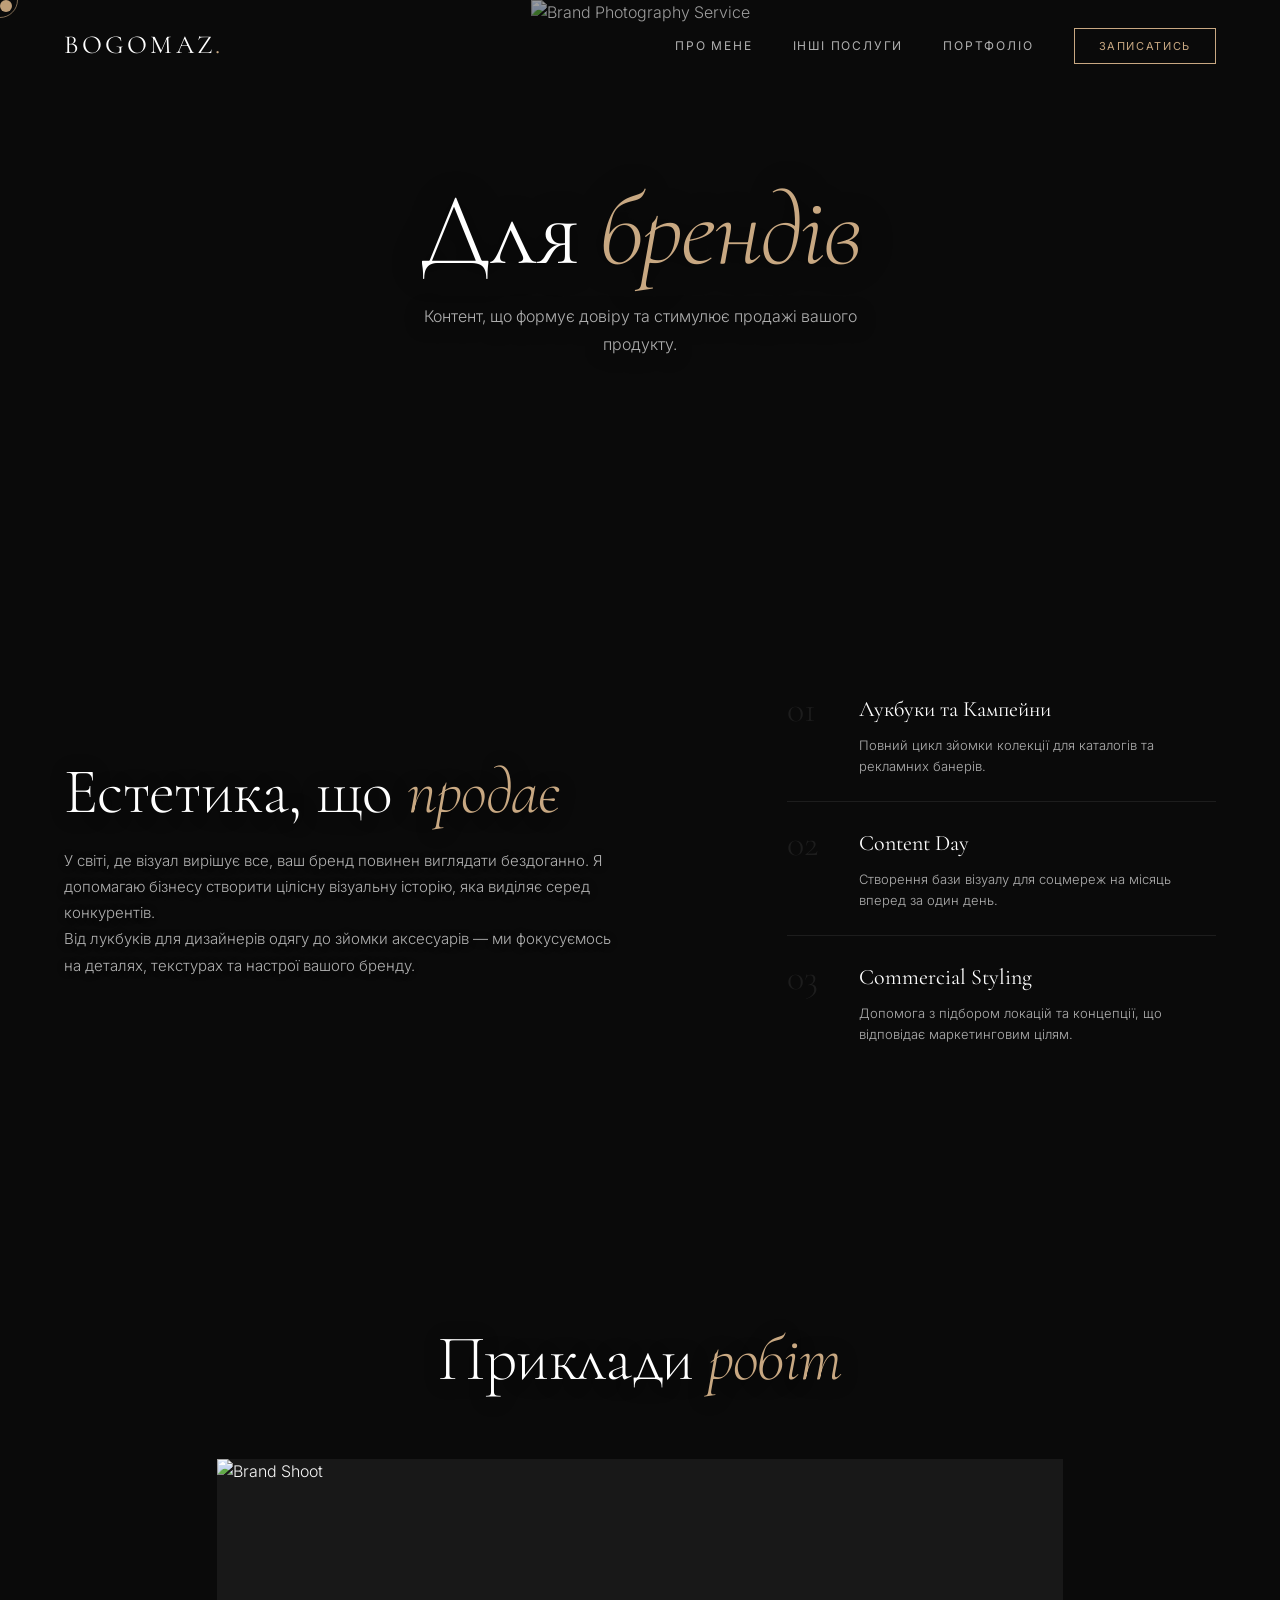
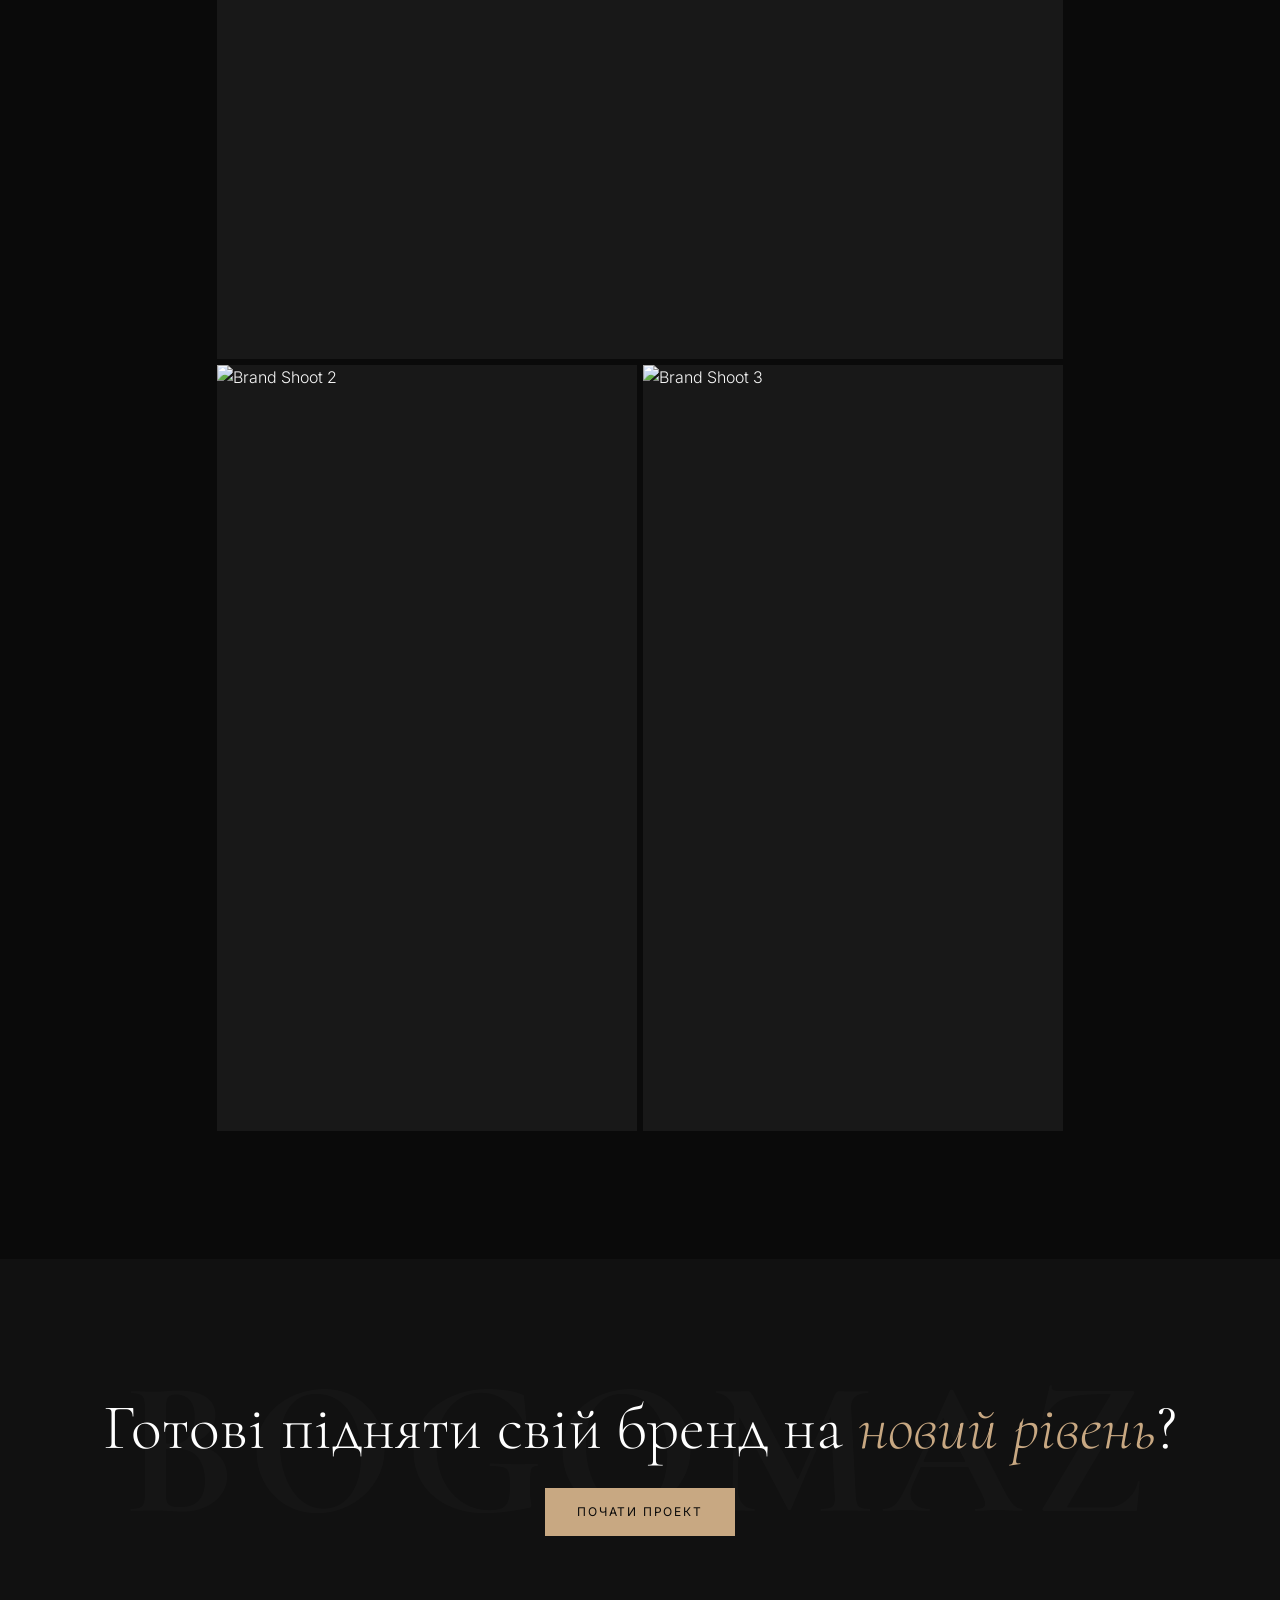
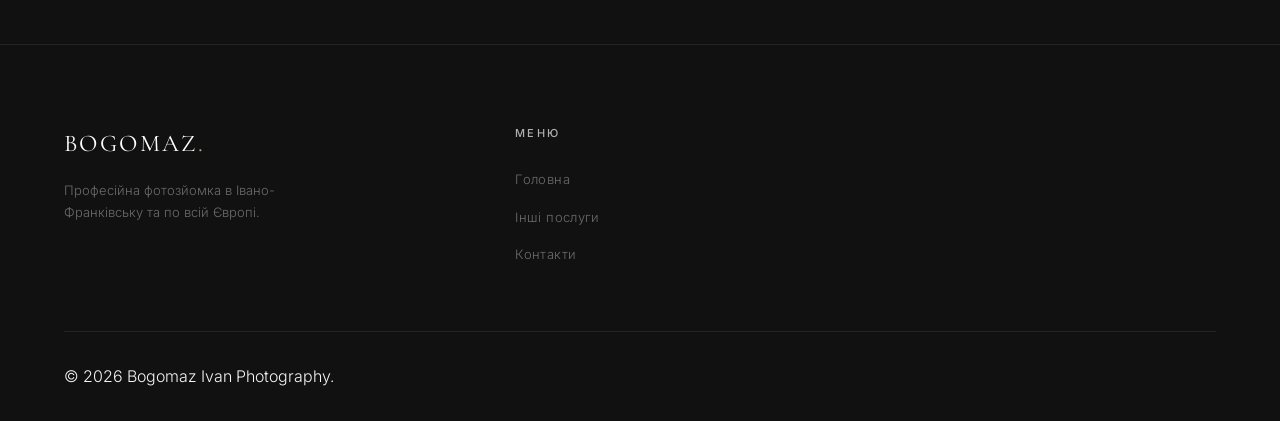
==== brands.html @ b573377a "Add files via upload" ====
<!DOCTYPE html>
<html lang="uk">

<head>
    <meta charset="UTF-8">
    <meta name="viewport" content="width=device-width, initial-scale=1.0">

    <!-- SEO Meta Tags -->
    <title>Фотограф для брендів Івано-Франківськ | Комерційна зйомка | Богомаз Іван</title>
    <meta name="description"
        content="Професійна зйомка для брендів в Івано-Франківську. Створюю контент, що продає: для інтернет-магазинів, Instagram та рекламних кампаній. Підкреслюємо унікальність вашого продукту.">
    <meta name="keywords"
        content="фотограф для брендів івано-франківськ, комерційна зйомка, контент для бізнесу, предметна зйомка, фото для інстаграм брендів">

    <link rel="stylesheet" href="style.css">
    <link rel="canonical" href="https://bogomaz-photo.if.ua/brands.html">
    <link rel="icon" type="image/png" href="asset picture/photo_2026-02-21_22-47-45.jpg">
</head>

<body>
    <div class="cursor"></div>
    <div class="cursor-ring"></div>

    <!-- Navigation -->
    <nav class="nav">
        <a href="index.html" class="nav-logo">BOGOMAZ<span>.</span></a>
        <ul class="nav-menu">
            <li><a href="index.html#about">Про мене</a></li>
            <li><a href="index.html#services">Інші послуги</a></li>
            <li><a href="index.html#portfolio">Портфоліо</a></li>
            <li><a href="index.html#contact" class="nav-cta">Записатись</a></li>
        </ul>
        <button class="nav-hamburger" aria-label="Menu">
            <span></span><span></span><span></span>
        </button>
    </nav>

    <!-- Mobile Menu -->
    <div class="nav-mobile">
        <a href="index.html#about">Про мене</a>
        <a href="index.html#services">Інші послуги</a>
        <a href="index.html#portfolio">Портфоліо</a>
        <a href="index.html#process">Процес</a>
        <a href="index.html#contact">Контакти</a>
        <div class="nav-mobile-socials">
            <a href="https://instagram.com/bogomazphoto">Instagram</a>
            <a href="https://telegram.me/bogomazivan">Telegram</a>
            <a href="https://wa.me/380953243622">WhatsApp</a>
        </div>
    </div>

    <!-- Hero Service -->
    <section class="hero-service">
        <div class="hero-service-bg">
            <picture>
                <source media="(max-width: 768px)" srcset="asset%20picture/photo_2026-02-22_14-24-17.jpg">
                <img src="asset%20picture/Без названия (3.5 x 1 дюйм.) (5).svg" alt="Brand Photography Service">
            </picture>
            <div class="hero-overlay"></div>
        </div>
        <div class="container hero-service-content">

            <h1 class="hero-title">Для <em>брендів</em></h1>
            <p class="hero-subtitle">Контент, що формує довіру та стимулює продажі вашого продукту.</p>
        </div>
    </section>

    <!-- Service Details -->
    <section class="service-details">
        <div class="container">
            <div class="service-details-grid">
                <div class="reveal">
                    <h2 class="section-title">Естетика, що <em>продає</em></h2>
                    <div class="section-desc">
                        <p>У світі, де візуал вирішує все, ваш бренд повинен виглядати бездоганно. Я допомагаю бізнесу
                            створити цілісну візуальну історію, яка виділяє серед конкурентів.</p>
                        <p>Від лукбуків для дизайнерів одягу до зйомки аксесуарів — ми фокусуємось на деталях, текстурах
                            та
                            настрої вашого бренду.</p>
                    </div>
                </div>
                <div class="service-features reveal reveal-delay-1">
                    <div class="feature-item">
                        <div class="feature-num">01</div>
                        <div>
                            <h3>Лукбуки та Кампейни</h3>
                            <p>Повний цикл зйомки колекції для каталогів та рекламних банерів.</p>
                        </div>
                    </div>
                    <div class="feature-item">
                        <div class="feature-num">02</div>
                        <div>
                            <h3>Content Day</h3>
                            <p>Створення бази візуалу для соцмереж на місяць вперед за один день.</p>
                        </div>
                    </div>
                    <div class="feature-item">
                        <div class="feature-num">03</div>
                        <div>
                            <h3>Commercial Styling</h3>
                            <p>Допомога з підбором локацій та концепції, що відповідає маркетинговим цілям.</p>
                        </div>
                    </div>
                </div>
            </div>
        </div>
    </section>

    <!-- Focused Gallery -->
    <section class="portfolio container">
        <div class="portfolio-header">
            <h2 class="section-title">Приклади <em>робіт</em></h2>
        </div>
        <div class="portfolio-grid portfolio-grid--2col-hero">
            <div class="portfolio-item wide reveal" data-src="asset picture/IMG_1452.JPEG">
                <img src="asset picture/IMG_1452.JPEG" alt="Brand Shoot">
                <div class="portfolio-item-overlay">
                    <div class="portfolio-item-overlay-icon">VIEW</div>
                </div>
            </div>
            <div class="portfolio-item tall reveal reveal-delay-1" data-src="asset picture/IMG_5017.JPEG">
                <img src="asset picture/IMG_5017.JPEG" alt="Brand Shoot 2">
                <div class="portfolio-item-overlay">
                    <div class="portfolio-item-overlay-icon">VIEW</div>
                </div>
            </div>
            <div class="portfolio-item tall reveal reveal-delay-2"
                data-src="asset picture/ChatGPT Image 21 лют. 2вв02dd6 р., 13_36_43.png">
                <img src="asset picture/ChatGPT Image 21 лют. 2вв02dd6 р., 13_36_43.png" alt="Brand Shoot 3">
                <div class="portfolio-item-overlay">
                    <div class="portfolio-item-overlay-icon">VIEW</div>
                </div>
            </div>
        </div>
    </section>

    <!-- Contact CTA -->
    <section class="cta-band">
        <div class="container">
            <h2 class="cta-band-title">Готові підняти свій бренд на <em>новий рівень</em>?</h2>
            <div class="cta-band-actions">
                <a href="index.html#contact" class="btn btn-primary">Почати проект</a>
            </div>
        </div>
    </section>

    <!-- Footer -->
    <footer class="footer">
        <div class="container">
            <div class="footer-grid">
                <div class="footer-brand">
                    <div class="footer-logo">BOGOMAZ<span>.</span></div>
                    <p class="footer-tagline">Професійна фотозйомка в Івано-Франківську та по всій Європі.</p>
                </div>
                <div class="footer-col">
                    <h4>Меню</h4>
                    <ul>
                        <li><a href="index.html">Головна</a></li>
                        <li><a href="index.html#services">Інші послуги</a></li>
                        <li><a href="index.html#contact">Контакти</a></li>
                    </ul>
                </div>
            </div>
            <div class="footer-bottom">
                <p>&copy; 2026 Bogomaz Ivan Photography.</p>
            </div>
        </div>
    </footer>

    <div class="lightbox">
        <button class="lightbox-close" aria-label="Close lightbox">&times;</button>
        <button class="lightbox-prev" aria-label="Previous image">
            <svg width="32" height="32" viewBox="0 0 24 24" fill="none" stroke="currentColor" stroke-width="1"
                stroke-linecap="square">
                <path d="M15 18l-6-6 6-6" />
            </svg>
        </button>
        <div class="lightbox-content">
            <img src="" alt="">
        </div>
        <button class="lightbox-next" aria-label="Next image">
            <svg width="32" height="32" viewBox="0 0 24 24" fill="none" stroke="currentColor" stroke-width="1"
                stroke-linecap="square">
                <path d="M9 18l6-6-6-6" />
            </svg>
        </button>
    </div>

    <script src="main.js"></script>
</body>

</html>
---- style.css ----
/* ===== BOGOMAZ PHOTO STUDIO — Global Styles ===== */

@import url('https://fonts.googleapis.com/css2?family=Cormorant+Garamond:ital,wght@0,300;0,400;0,500;0,600;0,700;1,300;1,400;1,600&family=Inter:wght@300;400;500;600&display=swap');

/* ===== RESET & BASE ===== */
*,
*::before,
*::after {
  margin: 0;
  padding: 0;
  box-sizing: border-box;
}

:root {
  --color-bg: #0a0a0a;
  --color-bg-2: #111111;
  --color-bg-3: #181818;
  --color-surface: #1a1a1a;
  --color-border: rgba(255, 255, 255, 0.08);
  --color-border-hover: rgba(255, 255, 255, 0.2);

  --color-white: #ffffff;
  --color-off-white: #f5f5f5;
  --color-cream: #e8e0d5;
  --color-grey-light: #b0b0b0;
  --color-grey: #6b6b6b;
  --color-grey-dark: #3a3a3a;

  --color-accent: #c8a882;
  --color-accent-2: #d4846a;
  --color-accent-glow: rgba(200, 168, 130, 0.15);

  --font-serif: 'Cormorant Garamond', Georgia, serif;
  --font-sans: 'Inter', system-ui, sans-serif;

  --transition: 0.35s cubic-bezier(0.4, 0, 0.2, 1);
  --transition-slow: 0.7s cubic-bezier(0.4, 0, 0.2, 1);

  --max-width: 1400px;
  --section-padding: clamp(80px, 10vw, 140px);
  --container-padding: clamp(20px, 5vw, 80px);

  --shadow-sm: 0 2px 20px rgba(0, 0, 0, 0.4);
  --shadow-md: 0 8px 40px rgba(0, 0, 0, 0.6);
  --shadow-lg: 0 20px 80px rgba(0, 0, 0, 0.8);
}

html {
  scroll-behavior: smooth;
  font-size: 16px;
  -webkit-text-size-adjust: 100%;
}

body {
  background-color: var(--color-bg);
  color: var(--color-off-white);
  font-family: var(--font-sans);
  font-weight: 300;
  line-height: 1.6;
  overflow-x: hidden;
  -webkit-font-smoothing: antialiased;
  -moz-osx-font-smoothing: grayscale;
}

/* ===== SCROLLBAR ===== */
::-webkit-scrollbar {
  width: 4px;
}

::-webkit-scrollbar-track {
  background: var(--color-bg);
}

::-webkit-scrollbar-thumb {
  background: var(--color-grey-dark);
  border-radius: 2px;
}

::-webkit-scrollbar-thumb:hover {
  background: var(--color-accent);
}

/* ===== SELECTION ===== */
::selection {
  background: var(--color-accent);
  color: var(--color-bg);
}

/* ===== CURSOR ===== */
.cursor {
  width: 12px;
  height: 12px;
  background: var(--color-accent);
  border-radius: 50%;
  position: fixed;
  pointer-events: none;
  z-index: 9999;
  transition: transform 0.15s ease, opacity 0.3s ease;
  mix-blend-mode: difference;
}

.cursor-ring {
  width: 36px;
  height: 36px;
  border: 1px solid var(--color-accent);
  border-radius: 50%;
  position: fixed;
  pointer-events: none;
  z-index: 9998;
  transition: transform 0.4s cubic-bezier(0.25, 0.46, 0.45, 0.94), width 0.3s ease, height 0.3s ease, opacity 0.3s ease;
  opacity: 0.6;
}

.cursor-ring.expand {
  width: 60px;
  height: 60px;
  opacity: 0.3;
}

@media (max-width: 768px) {

  .cursor,
  .cursor-ring {
    display: none;
  }
}

/* ===== LOADER ===== */
.loader {
  position: fixed;
  inset: 0;
  z-index: 10000;
  background: var(--color-bg);
  display: flex;
  align-items: center;
  justify-content: center;
  flex-direction: column;
  gap: 20px;
  transition: opacity 0.6s ease, visibility 0.6s ease;
}

.loader.hidden {
  opacity: 0;
  visibility: hidden;
}

.loader-name {
  font-family: var(--font-serif);
  font-size: clamp(28px, 5vw, 56px);
  font-weight: 300;
  letter-spacing: 0.2em;
  color: var(--color-white);
}

.loader-line {
  width: 0;
  height: 1px;
  background: var(--color-accent);
  transition: width 1.5s cubic-bezier(0.4, 0, 0.2, 1);
}

.loader-line.active {
  width: 200px;
}

/* ===== NAVIGATION ===== */
.nav {
  position: fixed;
  top: 0;
  left: 0;
  right: 0;
  z-index: 1000;
  padding: 24px var(--container-padding);
  display: flex;
  align-items: center;
  justify-content: space-between;
  transition: background var(--transition), padding var(--transition);
}

.nav.scrolled {
  background: rgba(10, 10, 10, 0.92);
  backdrop-filter: blur(20px);
  -webkit-backdrop-filter: blur(20px);
  padding: 16px var(--container-padding);
  border-bottom: 1px solid var(--color-border);
}

.nav-logo {
  font-family: var(--font-serif);
  font-size: clamp(18px, 2.5vw, 26px);
  font-weight: 400;
  letter-spacing: 0.12em;
  color: var(--color-white);
  text-decoration: none;
  text-transform: uppercase;
  transition: color var(--transition);
}

.nav-logo:hover {
  color: var(--color-accent);
}

.nav-logo span {
  color: var(--color-accent);
}

.nav-menu {
  display: flex;
  align-items: center;
  gap: 40px;
  list-style: none;
}

.nav-menu a {
  font-size: 12px;
  font-weight: 400;
  letter-spacing: 0.15em;
  text-transform: uppercase;
  color: var(--color-grey-light);
  text-decoration: none;
  transition: color var(--transition);
  position: relative;
}

.nav-menu a::after {
  content: '';
  position: absolute;
  bottom: -4px;
  left: 0;
  width: 0;
  height: 1px;
  background: var(--color-accent);
  transition: width var(--transition);
}

.nav-menu a:hover {
  color: var(--color-white);
}

.nav-menu a:hover::after {
  width: 100%;
}

.nav-cta {
  padding: 10px 24px;
  border: 1px solid var(--color-accent);
  color: var(--color-accent) !important;
  font-size: 11px !important;
  letter-spacing: 0.15em;
  text-transform: uppercase;
  text-decoration: none;
  transition: background var(--transition), color var(--transition) !important;
}

.nav-cta:hover {
  background: var(--color-accent) !important;
  color: var(--color-bg) !important;
}

.nav-cta::after {
  display: none !important;
}

/* Hamburger */
.nav-hamburger {
  display: none;
  flex-direction: column;
  gap: 6px;
  cursor: pointer;
  padding: 4px;
  background: none;
  border: none;
}

.nav-hamburger span {
  display: block;
  width: 28px;
  height: 1px;
  background: var(--color-white);
  transition: transform var(--transition), opacity var(--transition);
}

.nav-hamburger.active span:nth-child(1) {
  transform: translateY(7px) rotate(45deg);
}

.nav-hamburger.active span:nth-child(2) {
  opacity: 0;
}

.nav-hamburger.active span:nth-child(3) {
  transform: translateY(-7px) rotate(-45deg);
}

/* Mobile menu */
.nav-mobile {
  position: fixed;
  top: 0;
  left: 0;
  width: 100%;
  height: 100vh;
  background: var(--color-bg);
  z-index: 999;
  display: flex;
  flex-direction: column;
  align-items: center;
  justify-content: center;
  gap: 40px;
  transform: translateX(100%);
  transition: transform var(--transition-slow);
}

.nav-mobile.open {
  transform: translateX(0);
}

.nav-mobile a {
  font-family: var(--font-serif);
  font-size: clamp(32px, 6vw, 56px);
  font-weight: 300;
  color: var(--color-white);
  text-decoration: none;
  letter-spacing: 0.05em;
  transition: color var(--transition);
}

.nav-mobile a:hover {
  color: var(--color-accent);
}

.nav-mobile-socials {
  display: flex;
  gap: 32px;
  margin-top: 20px;
}

.nav-mobile-socials a {
  font-family: var(--font-sans) !important;
  font-size: 11px !important;
  letter-spacing: 0.2em;
  text-transform: uppercase;
  color: var(--color-grey) !important;
}

@media (max-width: 860px) {
  .nav-menu {
    display: none;
  }

  .nav-hamburger {
    display: flex;
  }
}

/* ===== CONTAINERS ===== */
.container {
  max-width: var(--max-width);
  margin: 0 auto;
  padding: 0 var(--container-padding);
}

/* ===== HERO ===== */
.hero {
  position: relative;
  height: 100vh;
  min-height: 700px;
  display: flex;
  align-items: flex-end;
  overflow: hidden;
}

.hero-bg {
  position: absolute;
  inset: 0;
  background: var(--color-bg);
}

.hero-slides {
  position: absolute;
  inset: 0;
}

.hero-slide {
  position: absolute;
  inset: 0;
  opacity: 0;
  transition: opacity 1.5s cubic-bezier(0.4, 0, 0.2, 1);
}

.hero-slide.active {
  opacity: 1;
}

.hero-slide img {
  width: 100%;
  height: 100%;
  object-fit: cover;
  object-position: center top;
  transform: scale(1.05);
  transition: transform 8s cubic-bezier(0.4, 0, 0.2, 1);
}

.hero-slide.active img {
  transform: scale(1);
}

.hero-overlay {
  position: absolute;
  inset: 0;
  background: linear-gradient(to bottom,
      rgba(10, 10, 10, 0.45) 0%,
      rgba(10, 10, 10, 0.35) 40%,
      rgba(10, 10, 10, 0.65) 75%,
      rgba(10, 10, 10, 0.98) 100%);
}

.hero-content {
  position: relative;
  z-index: 2;
  padding: 0 var(--container-padding) clamp(60px, 8vh, 100px);
  width: 100%;
}

.hero-eyebrow {
  font-size: 11px;
  font-weight: 400;
  letter-spacing: 0.25em;
  text-transform: uppercase;
  color: var(--color-accent);
  margin-bottom: 20px;
  opacity: 0;
  transform: translateY(20px);
  animation: fadeUp 0.8s ease forwards 0.3s;
  text-shadow: 0 2px 10px rgba(0, 0, 0, 0.5);
}

.hero-title {
  font-family: var(--font-serif);
  font-size: clamp(48px, 8vw, 120px);
  font-weight: 300;
  line-height: 0.95;
  letter-spacing: -0.02em;
  color: var(--color-white);
  max-width: 900px;
  opacity: 0;
  transform: translateY(30px);
  animation: fadeUp 1s ease forwards 0.5s;
  text-shadow: 0 4px 20px rgba(0, 0, 0, 0.6), 0 0 40px rgba(0, 0, 0, 0.3);
}

.hero-title em {
  font-style: italic;
  color: var(--color-accent);
}

.hero-subtitle {
  font-size: clamp(14px, 1.5vw, 16px);
  font-weight: 300;
  color: var(--color-grey-light);
  max-width: 480px;
  margin-top: 24px;
  line-height: 1.7;
  opacity: 0;
  transform: translateY(20px);
  animation: fadeUp 0.8s ease forwards 0.8s;
  text-shadow: 0 2px 15px rgba(0, 0, 0, 0.7);
}

.hero-actions {
  display: flex;
  gap: 20px;
  margin-top: 40px;
  flex-wrap: wrap;
  opacity: 0;
  transform: translateY(20px);
  animation: fadeUp 0.8s ease forwards 1s;
}

.hero-indicators {
  position: absolute;
  right: var(--container-padding);
  bottom: clamp(60px, 8vh, 100px);
  z-index: 3;
  display: flex;
  flex-direction: column;
  gap: 10px;
}

.hero-dot {
  width: 4px;
  height: 4px;
  border-radius: 50%;
  background: var(--color-grey);
  cursor: pointer;
  transition: background var(--transition), height var(--transition);
}

.hero-dot.active {
  background: var(--color-accent);
  height: 24px;
  border-radius: 2px;
}

/* ===== BUTTONS ===== */
.btn {
  display: inline-flex;
  align-items: center;
  gap: 10px;
  padding: 14px 32px;
  font-family: var(--font-sans);
  font-size: 12px;
  font-weight: 400;
  letter-spacing: 0.15em;
  text-transform: uppercase;
  text-decoration: none;
  cursor: pointer;
  border: none;
  transition: var(--transition);
  position: relative;
  overflow: hidden;
}

.btn-primary {
  background: var(--color-accent);
  color: var(--color-bg);
}

.btn-primary::after {
  content: '';
  position: absolute;
  inset: 0;
  background: rgba(255, 255, 255, 0.15);
  opacity: 0;
  transition: opacity var(--transition);
}

.btn-primary:hover::after {
  opacity: 1;
}

.btn-primary:hover {
  transform: translateY(-2px);
  box-shadow: 0 8px 30px rgba(200, 168, 130, 0.3);
}

.btn-outline {
  background: transparent;
  color: var(--color-white);
  border: 1px solid rgba(255, 255, 255, 0.3);
}

.btn-outline:hover {
  border-color: var(--color-white);
  background: rgba(255, 255, 255, 0.05);
  transform: translateY(-2px);
}

.btn svg {
  transition: transform var(--transition);
}

.btn:hover svg {
  transform: translateX(4px);
}

/* ===== SECTION HEADINGS ===== */
.section-label {
  display: flex;
  align-items: center;
  gap: 16px;
  font-size: 11px;
  font-weight: 400;
  letter-spacing: 0.25em;
  text-transform: uppercase;
  color: var(--color-accent);
  margin-bottom: 20px;
}

.section-label::before {
  content: '';
  display: block;
  width: 32px;
  height: 1px;
  background: var(--color-accent);
}

.section-title {
  font-family: var(--font-serif);
  font-size: clamp(36px, 5vw, 72px);
  font-weight: 300;
  line-height: 1.1;
  letter-spacing: -0.01em;
  color: var(--color-white);
  text-shadow: 0 2px 20px rgba(0, 0, 0, 0.4);
}

.section-title em {
  font-style: italic;
  color: var(--color-accent);
}

.section-desc {
  font-size: 15px;
  font-weight: 300;
  color: var(--color-grey-light);
  line-height: 1.75;
  max-width: 560px;
  margin-top: 20px;
  text-shadow: 0 1px 10px rgba(0, 0, 0, 0.3);
}

/* ===== REVEAL ANIMATIONS ===== */
.reveal {
  opacity: 0;
  transform: translateY(40px);
  transition: opacity 0.8s cubic-bezier(0.4, 0, 0.2, 1), transform 0.8s cubic-bezier(0.4, 0, 0.2, 1);
}

.reveal.revealed {
  opacity: 1;
  transform: translateY(0);
}

.reveal-delay-1 {
  transition-delay: 0.1s;
}

.reveal-delay-2 {
  transition-delay: 0.2s;
}

.reveal-delay-3 {
  transition-delay: 0.3s;
}

.reveal-delay-4 {
  transition-delay: 0.45s;
}

/* ===== ABOUT SECTION ===== */
.about {
  padding: var(--section-padding) 0;
  background: var(--color-bg);
}

.about-grid {
  display: grid;
  grid-template-columns: 1fr 1fr;
  gap: 80px;
  align-items: center;
}

.about-image-wrap {
  position: relative;
}

.about-image-wrap img {
  width: 100%;
  height: 620px;
  object-fit: cover;
  object-position: center top;
  display: block;
}

.about-image-badge {
  position: absolute;
  bottom: -20px;
  right: -20px;
  background: var(--color-accent);
  color: var(--color-bg);
  padding: 24px;
  font-family: var(--font-serif);
  text-align: center;
}

.about-image-badge strong {
  display: block;
  font-size: 36px;
  font-weight: 400;
  line-height: 1;
}

.about-image-badge span {
  font-size: 11px;
  letter-spacing: 0.15em;
  text-transform: uppercase;
  font-weight: 400;
  font-family: var(--font-sans);
}

.about-stats {
  display: grid;
  grid-template-columns: 1fr 1fr;
  gap: 32px;
  margin-top: 48px;
  padding-top: 48px;
  border-top: 1px solid var(--color-border);

}

.about-stat-num {
  font-family: var(--font-serif);
  font-size: 48px;
  font-weight: 300;
  color: var(--color-accent);
  line-height: 1;
}

.about-stat-label {
  font-size: 12px;
  font-weight: 300;
  color: var(--color-grey-light);
  letter-spacing: 0.08em;
  margin-top: 4px;
}

.about-logos {
  margin-top: 40px;
  padding-top: 40px;
  border-top: 1px solid var(--color-border);
}

.about-logos p {
  font-size: 10px;
  letter-spacing: 0.2em;
  text-transform: uppercase;
  color: var(--color-grey);
  margin-bottom: 20px;
}

.about-logos-list {
  display: flex;
  gap: 32px;
  align-items: center;
  flex-wrap: wrap;
}

.about-logos-list span {
  font-family: var(--font-serif);
  font-size: 18px;
  font-weight: 400;
  color: var(--color-grey-dark);
  letter-spacing: 0.05em;
  transition: color var(--transition);
}

.about-logos-list span:hover {
  color: var(--color-grey-light);
}

@media (max-width: 900px) {
  .about-grid {
    grid-template-columns: 1fr;
    gap: 40px;
  }

  .about-image-wrap img {
    height: 500px;
  }
}

@media (max-width: 600px) {
  .about-grid {
    padding: 0 10px;
  }

  .about-image-wrap img {
    height: 380px;
    width: calc(100% - 20px);
    margin: 0 auto;
  }

  .about-image-badge {
    padding: 14px;
    right: 0;
    bottom: -10px;
  }

  .about-image-badge strong {
    font-size: 24px;
  }

  .about-stats {
    grid-template-columns: repeat(2, 1fr) !important;
    /* Always one row */
    gap: 16px;
    margin-top: 32px;
    padding-top: 32px;
    margin-left: 10px;
    margin-right: 10px;
  }

  .about-stat-num {
    font-size: clamp(28px, 8vw, 40px);
    /* Scaling font size */
  }

  .about-stat-label {
    font-size: 10px;
  }
}

/* ===== SERVICES SECTION ===== */
.services {
  padding: var(--section-padding) 0;
  background: var(--color-bg-2);
}

.services-header {
  display: flex;
  align-items: flex-end;
  justify-content: space-between;
  gap: 40px;
  margin-bottom: 64px;
}

.services-grid {
  display: grid;
  grid-template-columns: repeat(4, 1fr);
  gap: 20px;
}

.service-card {
  position: relative;
  overflow: hidden;
  cursor: pointer;
  height: 520px;
  background: var(--color-bg-3);
  border: 1px solid var(--color-border);
  display: block;
  text-decoration: none;
  color: inherit;
}

.service-card img {
  width: 100%;
  height: 100%;
  object-fit: cover;
  object-position: center top;
  transition: transform var(--transition-slow), filter var(--transition);
  filter: grayscale(40%);
}

.service-card:hover img {
  transform: scale(1.06);
  filter: grayscale(0%);
}

.service-card-overlay {
  position: absolute;
  inset: 0;
  background: linear-gradient(to top, rgba(10, 10, 10, 0.95) 0%, rgba(10, 10, 10, 0.2) 45%, rgba(10, 10, 10, 0.02) 100%);
  transition: background var(--transition);
}

.service-card:hover .service-card-overlay {
  background: linear-gradient(to top, rgba(10, 10, 10, 0.97) 0%, rgba(10, 10, 10, 0.4) 55%, rgba(10, 10, 10, 0.1) 100%);
}

.service-card-content {
  position: absolute;
  bottom: 0;
  left: 0;
  right: 0;
  padding: 32px;
}

.service-card-num {
  font-family: var(--font-serif);
  font-size: 13px;
  color: var(--color-accent);
  letter-spacing: 0.2em;
  margin-bottom: 12px;
}

.service-card-title {
  font-family: var(--font-serif);
  font-size: clamp(20px, 2.5vw, 28px);
  font-weight: 300;
  color: var(--color-white);
  line-height: 1.2;
  transition: transform var(--transition);
}

.service-card-desc {
  font-size: 13px;
  font-weight: 300;
  color: var(--color-grey-light);
  line-height: 1.7;
  margin-top: 14px;
  max-height: 0;
  overflow: hidden;
  transition: max-height var(--transition-slow), opacity var(--transition);
  opacity: 0;
}

.service-card:hover .service-card-desc {
  max-height: 140px;
  opacity: 1;
}

.service-card-cta {
  display: inline-flex;
  align-items: center;
  gap: 8px;
  font-size: 11px;
  letter-spacing: 0.15em;
  text-transform: uppercase;
  color: var(--color-accent);
  margin-top: 20px;
  text-decoration: none;
  opacity: 0;
  transform: translateY(10px);
  transition: opacity var(--transition), transform var(--transition);
}

.service-card:hover .service-card-cta {
  opacity: 1;
  transform: translateY(0);
}

@media (max-width: 1200px) {
  .services-grid {
    grid-template-columns: repeat(2, 1fr);
  }
}

@media (max-width: 768px) {
  .services-grid {
    grid-template-columns: 1fr;
  }

  .services-header {
    flex-direction: column;
    align-items: flex-start;
  }

  .service-card {
    height: 420px;
  }

  .service-card-desc {
    max-height: 140px;
    opacity: 1;
  }

  .service-card-cta {
    opacity: 1;
    transform: none;
  }
}

/* ===== PORTFOLIO / GALLERY ===== */
.portfolio {
  padding: var(--section-padding) 0;
  background: var(--color-bg);
}

.portfolio-header {
  text-align: center;
  margin-bottom: 64px;
}

.portfolio-header .section-label {
  justify-content: center;
}

.portfolio-header .section-label::before {
  display: none;
}

.portfolio-grid {
  display: grid;
  grid-template-columns: repeat(3, 1fr);
  grid-auto-rows: 380px;
  gap: 6px;
}

.portfolio-grid--2col {
  grid-template-columns: repeat(2, minmax(0, 420px));
  justify-content: center;
}

.portfolio-grid--2col-hero {
  grid-template-columns: repeat(2, minmax(0, 420px));
  grid-template-rows: 500px;
  justify-content: center;
}

.portfolio-grid--4col {
  grid-template-columns: repeat(4, minmax(0, 280px));
  justify-content: center;
}

.portfolio-item {
  position: relative;
  overflow: hidden;
  cursor: pointer;
  background: var(--color-bg-3);
}

.portfolio-item.tall {
  grid-row: span 2;
}

.portfolio-item.wide {
  grid-column: span 2;
}

.portfolio-item img {
  width: 100%;
  height: 100%;
  object-fit: cover;
  transition: transform var(--transition-slow), filter var(--transition);
  filter: grayscale(15%);
}

.portfolio-item:hover img {
  transform: scale(1.05);
  filter: grayscale(0%);
}

.portfolio-item-overlay {
  position: absolute;
  inset: 0;
  background: rgba(10, 10, 10, 0);
  display: flex;
  align-items: center;
  justify-content: center;
  transition: background var(--transition);
}

.portfolio-item:hover .portfolio-item-overlay {
  background: rgba(10, 10, 10, 0.4);
}

.portfolio-item-overlay-icon {
  width: 60px;
  height: 60px;
  border: 1px solid var(--color-white);
  border-radius: 50%;
  display: flex;
  align-items: center;
  justify-content: center;
  opacity: 0;
  transform: scale(0.8);
  transition: opacity var(--transition), transform var(--transition);
  color: var(--color-white);
  font-size: 20px;
}

.portfolio-item:hover .portfolio-item-overlay-icon {
  opacity: 1;
  transform: scale(1);
}

/* Lightbox consolidated at the end of file */

@media (max-width: 860px) {
  .portfolio-grid {
    grid-template-columns: repeat(3, 1fr);
    /* Keep 3 columns like desktop or 2 if too tight */
    grid-auto-rows: 250px;
    gap: 4px;
  }

  .portfolio-item.wide {
    grid-column: span 2;
  }

  .portfolio-item.tall {
    grid-row: span 2;
  }
}

@media (max-width: 540px) {
  .portfolio-grid {
    grid-template-columns: repeat(2, 1fr);
    /* 2 columns for very small screens to avoid extreme scaling */
    grid-auto-rows: 200px;
    gap: 4px;
  }

  .portfolio-item.wide {
    grid-column: span 2;
    /* wide is full width here */
  }

  .portfolio-item.tall {
    grid-row: span 2;
  }
}

/* ===== PROCESS SECTION ===== */
.process {
  padding: var(--section-padding) 0;
  background: var(--color-bg-2);
  overflow: hidden;
}

.process-grid {
  display: grid;
  grid-template-columns: 1fr 1fr;
  gap: 80px;
  align-items: center;
}

.process-steps {
  display: flex;
  flex-direction: column;
  gap: 0;
}

.process-step {
  display: flex;
  gap: 24px;
  padding: 28px 0;
  border-bottom: 1px solid var(--color-border);
  cursor: pointer;
  transition: padding var(--transition);
}

.process-step:last-child {
  border-bottom: none;
}

.process-step:hover {
  padding-left: 8px;
}

.process-step-num {
  font-family: var(--font-serif);
  font-size: 42px;
  font-weight: 300;
  color: var(--color-border);
  line-height: 1;
  min-width: 56px;
  transition: color var(--transition);
}

.process-step:hover .process-step-num {
  color: var(--color-accent);
}

.process-step-title {
  font-family: var(--font-serif);
  font-size: 22px;
  font-weight: 400;
  color: var(--color-white);
  margin-bottom: 8px;
  transition: color var(--transition);
}

.process-step:hover .process-step-title {
  color: var(--color-accent);
}

.process-step-desc {
  font-size: 13px;
  font-weight: 300;
  color: var(--color-grey);
  line-height: 1.7;
}

.process-image {
  position: relative;
}

.process-image img {
  width: 100%;
  height: 580px;
  object-fit: cover;
  object-position: center;
}

.process-image-accent {
  position: absolute;
  top: -20px;
  left: -20px;
  width: 160px;
  height: 160px;
  border: 1px solid var(--color-accent);
  opacity: 0.3;
  z-index: -1;
}

@media (max-width: 900px) {
  .process-grid {
    grid-template-columns: 1fr;
    gap: 48px;
  }

  .process-image {
    display: none;
  }
}

/* ===== TESTIMONIALS ===== */
.testimonials {
  padding: var(--section-padding) 0;
  background: var(--color-bg);
}

.testimonials-header {
  text-align: center;
  margin-bottom: 64px;
}

.testimonials-header .section-label {
  justify-content: center;
}

.testimonials-header .section-label::before {
  display: none;
}

.testimonials-slider {
  position: relative;
  overflow: hidden;
}

.testimonials-track {
  display: flex;
  transition: transform 0.6s cubic-bezier(0.4, 0, 0.2, 1);
}

.testimonial {
  flex: 0 0 100%;
  padding: 0 clamp(20px, 10vw, 160px);
  text-align: center;
}

.testimonial-quote {
  font-family: var(--font-serif);
  font-size: clamp(20px, 3vw, 32px);
  font-weight: 300;
  font-style: italic;
  color: var(--color-off-white);
  line-height: 1.6;
  margin-bottom: 40px;
}

.testimonial-quote::before {
  content: '"';
  color: var(--color-accent);
  font-size: 1.5em;
  line-height: 0;
  vertical-align: -0.3em;
}

.testimonial-quote::after {
  content: '"';
  color: var(--color-accent);
  font-size: 1.5em;
  line-height: 0;
  vertical-align: -0.3em;
}

.testimonial-author {
  font-size: 12px;
  letter-spacing: 0.2em;
  text-transform: uppercase;
  color: var(--color-grey-light);
}

.testimonial-service {
  font-size: 11px;
  letter-spacing: 0.15em;
  text-transform: uppercase;
  color: var(--color-accent);
  margin-top: 6px;
}

.testimonials-nav {
  display: flex;
  justify-content: center;
  gap: 12px;
  margin-top: 48px;
}

.t-dot {
  width: 6px;
  height: 6px;
  border-radius: 50%;
  background: var(--color-grey-dark);
  cursor: pointer;
  transition: background var(--transition), transform var(--transition);
}

.t-dot.active {
  background: var(--color-accent);
  transform: scale(1.4);
}

/* ===== CTA BAND ===== */
.cta-band {
  padding: clamp(80px, 12vh, 140px) 0;
  background: var(--color-bg-2);
  text-align: center;
  position: relative;
  overflow: hidden;
}

.cta-band::before {
  content: 'BOGOMAZ';
  position: absolute;
  font-family: var(--font-serif);
  font-size: clamp(100px, 15vw, 200px);
  font-weight: 700;
  color: rgba(255, 255, 255, 0.02);
  top: 50%;
  left: 50%;
  transform: translate(-50%, -50%);
  white-space: nowrap;
  pointer-events: none;
  letter-spacing: 0.05em;
}

.cta-band .section-label {
  justify-content: center;
}

.cta-band .section-label::before {
  display: none;
}

.cta-band-title {
  font-family: var(--font-serif);
  font-size: clamp(36px, 5vw, 72px);
  font-weight: 300;
  color: var(--color-white);
  margin: 24px 0;
  line-height: 1.15;
}

.cta-band-title em {
  font-style: italic;
  color: var(--color-accent);
}

.cta-band-sub {
  font-size: 15px;
  color: var(--color-grey-light);
  max-width: 500px;
  margin: 0 auto 48px;
  line-height: 1.75;
}

.cta-band-actions {
  display: flex;
  gap: 16px;
  justify-content: center;
  flex-wrap: wrap;
}

.cta-social {
  display: inline-flex;
  align-items: center;
  gap: 10px;
  padding: 14px 28px;
  font-size: 12px;
  font-weight: 400;
  letter-spacing: 0.12em;
  text-transform: uppercase;
  text-decoration: none;
  border: 1px solid var(--color-border);
  color: var(--color-grey-light);
  transition: var(--transition);
}

.cta-social:hover {
  border-color: var(--color-accent);
  color: var(--color-accent);
  transform: translateY(-2px);
}

.cta-social svg {
  width: 18px;
  height: 18px;
}

/* ===== FAQ ===== */
.faq {
  padding: var(--section-padding) 0;
  background: var(--color-bg);
}

.faq-grid {
  display: grid;
  grid-template-columns: 1fr 2fr;
  gap: 80px;
}

.faq-list {
  display: flex;
  flex-direction: column;
}

.faq-item {
  border-bottom: 1px solid var(--color-border);
  overflow: hidden;
}

.faq-question {
  display: flex;
  align-items: center;
  justify-content: space-between;
  padding: 24px 0;
  cursor: pointer;
  font-size: 16px;
  font-weight: 300;
  color: var(--color-white);
  gap: 16px;
  transition: color var(--transition);
  background: none;
  border: none;
  width: 100%;
  text-align: left;
}

.faq-question:hover {
  color: var(--color-accent);
}

.faq-icon {
  width: 24px;
  height: 24px;
  border: 1px solid var(--color-grey-dark);
  border-radius: 50%;
  display: flex;
  align-items: center;
  justify-content: center;
  flex-shrink: 0;
  font-size: 16px;
  color: var(--color-grey);
  transition: transform var(--transition), border-color var(--transition), color var(--transition);
}

.faq-item.open .faq-icon {
  transform: rotate(45deg);
  border-color: var(--color-accent);
  color: var(--color-accent);
}

.faq-answer {
  display: grid;
  grid-template-rows: 0fr;
  transition: grid-template-rows 0.5s cubic-bezier(0.4, 0, 0.2, 1);
  overflow: hidden;
}

.faq-item.open .faq-answer {
  grid-template-rows: 1fr;
}

.faq-answer-content {
  min-height: 0;
}

.faq-answer-content p {
  font-size: 14px;
  font-weight: 300;
  color: var(--color-grey-light);
  line-height: 1.8;
  padding-bottom: 24px;
}

@media (max-width: 900px) {
  .faq-grid {
    grid-template-columns: 1fr;
    gap: 40px;
  }
}

/* ===== FOOTER ===== */
.footer {
  background: var(--color-bg-2);
  padding: 80px 0 32px;
  border-top: 1px solid var(--color-border);
}

.footer-grid {
  display: grid;
  grid-template-columns: 2fr 1fr 1fr 1fr;
  gap: 48px;
  padding-bottom: 64px;
  border-bottom: 1px solid var(--color-border);
}



.footer-logo {
  font-family: var(--font-serif);
  font-size: 24px;
  font-weight: 400;
  letter-spacing: 0.1em;
  color: var(--color-white);
  text-transform: uppercase;
  margin-bottom: 16px;
}

.footer-logo span {
  color: var(--color-accent);
}

.footer-tagline {
  font-size: 13px;
  font-weight: 300;
  color: var(--color-grey);
  line-height: 1.7;
  max-width: 260px;
  margin-bottom: 28px;
}

.footer-socials {
  display: flex;
  gap: 16px;
}

.footer-social {
  width: 40px;
  height: 40px;
  border: 1px solid var(--color-border);
  display: flex;
  align-items: center;
  justify-content: center;
  color: var(--color-grey);
  text-decoration: none;
  transition: var(--transition);
  font-size: 14px;
}

.footer-social:hover {
  border-color: var(--color-accent);
  color: var(--color-accent);
}

.footer-col h4 {
  font-size: 11px;
  font-weight: 500;
  letter-spacing: 0.2em;
  text-transform: uppercase;
  color: var(--color-grey-light);
  margin-bottom: 24px;
}

.footer-col ul {
  list-style: none;
  display: flex;
  flex-direction: column;
  gap: 12px;
}

.footer-col ul a {
  font-size: 13px;
  font-weight: 300;
  color: var(--color-grey);
  text-decoration: none;
  transition: color var(--transition);
  letter-spacing: 0.03em;
}

.footer-col ul a:hover {
  color: var(--color-accent);
}

.footer-bottom {
  padding-top: 32px;
  display: flex;
  align-items: center;
  justify-content: space-between;
  flex-wrap: wrap;
  gap: 16px;
}

.footer-copy {
  font-size: 12px;
  color: var(--color-grey-dark);
  letter-spacing: 0.05em;
}

.footer-seo {
  font-size: 12px;
  color: var(--color-grey-dark);
  letter-spacing: 0.03em;
}

@media (max-width: 860px) {
  .footer-grid {
    grid-template-columns: 1fr 1fr;
  }

  .footer-brand {
    grid-column: span 2;
  }
}

@media (max-width: 540px) {
  .footer-grid {
    grid-template-columns: 1fr;
  }

  .footer-brand {
    grid-column: span 1;
  }
}

/* ===== SCROLL TO TOP ===== */
.scroll-top {
  position: fixed;
  bottom: 40px;
  right: 40px;
  width: 48px;
  height: 48px;
  background: var(--color-accent);
  color: var(--color-bg);
  display: flex;
  align-items: center;
  justify-content: center;
  cursor: pointer;
  z-index: 500;
  opacity: 0;
  transform: translateY(20px);
  transition: opacity var(--transition), transform var(--transition);
  border: none;
  font-size: 18px;
}

.scroll-top.visible {
  opacity: 1;
  transform: translateY(0);
}

.scroll-top:hover {
  background: var(--color-off-white);
}

/* Lightbox Navigation */
.lightbox {
  position: fixed;
  inset: 0;
  z-index: 2000;
  background: rgba(0, 0, 0, 0.98);
  display: flex;
  align-items: center;
  justify-content: center;
  opacity: 0;
  visibility: hidden;
  transition: opacity 0.4s ease, visibility 0.4s ease;
  backdrop-filter: blur(10px);
}

.lightbox.open {
  opacity: 1;
  visibility: visible;
}

.lightbox-content {
  width: 100vw;
  height: 100vh;
  display: flex;
  align-items: center;
  justify-content: center;
  padding: 40px;
}

.lightbox img {
  max-width: 100%;
  max-height: 100%;
  object-fit: contain;
  box-shadow: 0 0 100px rgba(0, 0, 0, 0.5);
  transition: opacity 0.3s ease, transform 0.4s cubic-bezier(0.4, 0, 0.2, 1);
  user-select: none;
}

.lightbox-close {
  position: absolute;
  top: 32px;
  right: 32px;
  background: none;
  border: none;
  color: var(--color-white);
  cursor: pointer;
  opacity: 0.5;
  transition: opacity var(--transition), transform var(--transition);
  z-index: 2010;
}

.lightbox-close:hover {
  opacity: 1;
  transform: rotate(90deg);
}

.lightbox-prev,
.lightbox-next {
  position: absolute;
  top: 0;
  bottom: 0;
  width: 15%;
  background: none;
  border: none;
  color: var(--color-white);
  cursor: pointer;
  display: flex;
  align-items: center;
  justify-content: center;
  opacity: 0;
  transition: opacity var(--transition), background var(--transition);
  z-index: 2005;
}

.lightbox-prev:hover,
.lightbox-next:hover {
  opacity: 1;
  background: rgba(255, 255, 255, 0.03);
}

.lightbox-prev {
  left: 0;
}

.lightbox-next {
  right: 0;
}

@media (max-width: 768px) {
  .lightbox-content {
    padding: 20px;
  }

  .lightbox-prev,
  .lightbox-next {
    width: 25%;
    opacity: 0.3;
    /* visible on mobile by default */
  }

  .lightbox-close {
    top: 20px;
    right: 20px;
  }
}

/* ===== MARQUEE ===== */
.marquee-section {
  padding: 40px 0;
  background: var(--color-accent);
  overflow: hidden;
}

.marquee-inner {
  display: flex;
  gap: 0;
  white-space: nowrap;
  animation: marquee 18s linear infinite;
}

.marquee-item {
  display: flex;
  align-items: center;
  gap: 32px;
  padding: 0 32px;
  font-family: var(--font-serif);
  font-size: 18px;
  font-weight: 400;
  color: var(--color-bg);
  letter-spacing: 0.05em;
  flex-shrink: 0;
}

.marquee-item::after {
  content: '✦';
  font-size: 12px;
  color: rgba(10, 10, 10, 0.4);
}

@keyframes marquee {
  from {
    transform: translateX(0);
  }

  to {
    transform: translateX(-50%);
  }
}

/* ===== KEYFRAMES ===== */
@keyframes fadeUp {
  to {
    opacity: 1;
    transform: translateY(0);
  }
}

/* ===== UTILITY ===== */
.text-accent {
  color: var(--color-accent);
}

.sr-only {
  position: absolute;
  width: 1px;
  height: 1px;
  overflow: hidden;
  clip: rect(0, 0, 0, 0);
  white-space: nowrap;
}

/* ===== SERVICE PAGES ===== */
.hero-service {
  position: relative;
  height: 60vh;
  min-height: 400px;
  display: flex;
  align-items: center;
  justify-content: center;
  overflow: hidden;
  text-align: center;
  color: var(--color-white);
}

.hero-service-bg {
  position: absolute;
  inset: 0;
  z-index: -1;
}

.hero-service-bg img {
  width: 100%;
  height: 100%;
  object-fit: cover;
}

.hero-service-content {
  z-index: 10;
  width: 100%;
  padding: 0 20px;
}

.hero-service-content .section-label {
  margin-bottom: 16px;
  color: var(--color-accent);
  justify-content: center;
}

.hero-service-content .hero-title,
.hero-service-content .hero-subtitle {
  margin-left: auto;
  margin-right: auto;
  text-shadow: 0 2px 20px rgba(0, 0, 0, 0.6), 0 0 40px rgba(0, 0, 0, 0.3);
}

.hero-service .hero-overlay {
  background: linear-gradient(to bottom,
      rgba(10, 10, 10, 0.4) 0%,
      rgba(10, 10, 10, 0.5) 50%,
      rgba(10, 10, 10, 0.8) 100%);
}

.service-details {
  padding: var(--section-padding) 0;
}

@media (max-width: 768px) {
  .hero-service-content .hero-title {
    font-size: clamp(32px, 10vw, 48px);
    line-height: 1.1;
  }
}

.service-details-grid {
  display: grid;
  grid-template-columns: 1.2fr 0.8fr;
  gap: 80px;
  align-items: center;
}

.service-features {
  display: flex;
  flex-direction: column;
  gap: 0;
}

.feature-item {
  display: flex;
  gap: 24px;
  padding: 24px 0;
  border-bottom: 1px solid var(--color-border);
  transition: padding var(--transition);
}

.feature-item:last-child {
  border-bottom: none;
}

.feature-item:hover {
  padding-left: 8px;
}

.feature-num {
  font-family: var(--font-serif);
  font-size: 36px;
  font-weight: 300;
  color: var(--color-border);
  line-height: 1;
  min-width: 48px;
  transition: color var(--transition);
}

.feature-item:hover .feature-num {
  color: var(--color-accent);
}

.feature-item h3 {
  font-family: var(--font-serif);
  font-size: 22px;
  font-weight: 400;
  margin-bottom: 8px;
  color: var(--color-white);
  transition: color var(--transition);
}

.feature-item:hover h3 {
  color: var(--color-accent);
}

.feature-item p {
  color: var(--color-grey-light);
  font-size: 13px;
  line-height: 1.6;
}

@media (max-width: 900px) {
  .service-details-grid {
    grid-template-columns: 1fr;
    gap: 40px;
  }
}

@media (max-width: 768px) {
  .hero-service {
    height: 50vh;
  }

  .feature-item {
    gap: 16px;
    padding: 20px 0;
  }

  .feature-num {
    font-size: 28px;
    min-width: 40px;
  }

  .feature-item h3 {
    font-size: 18px;
  }
}

@media (max-width: 480px) {
  .feature-item {
    flex-direction: column;
    gap: 8px;
  }

  .feature-num {
    font-size: 24px;
    opacity: 0.6;
  }
}
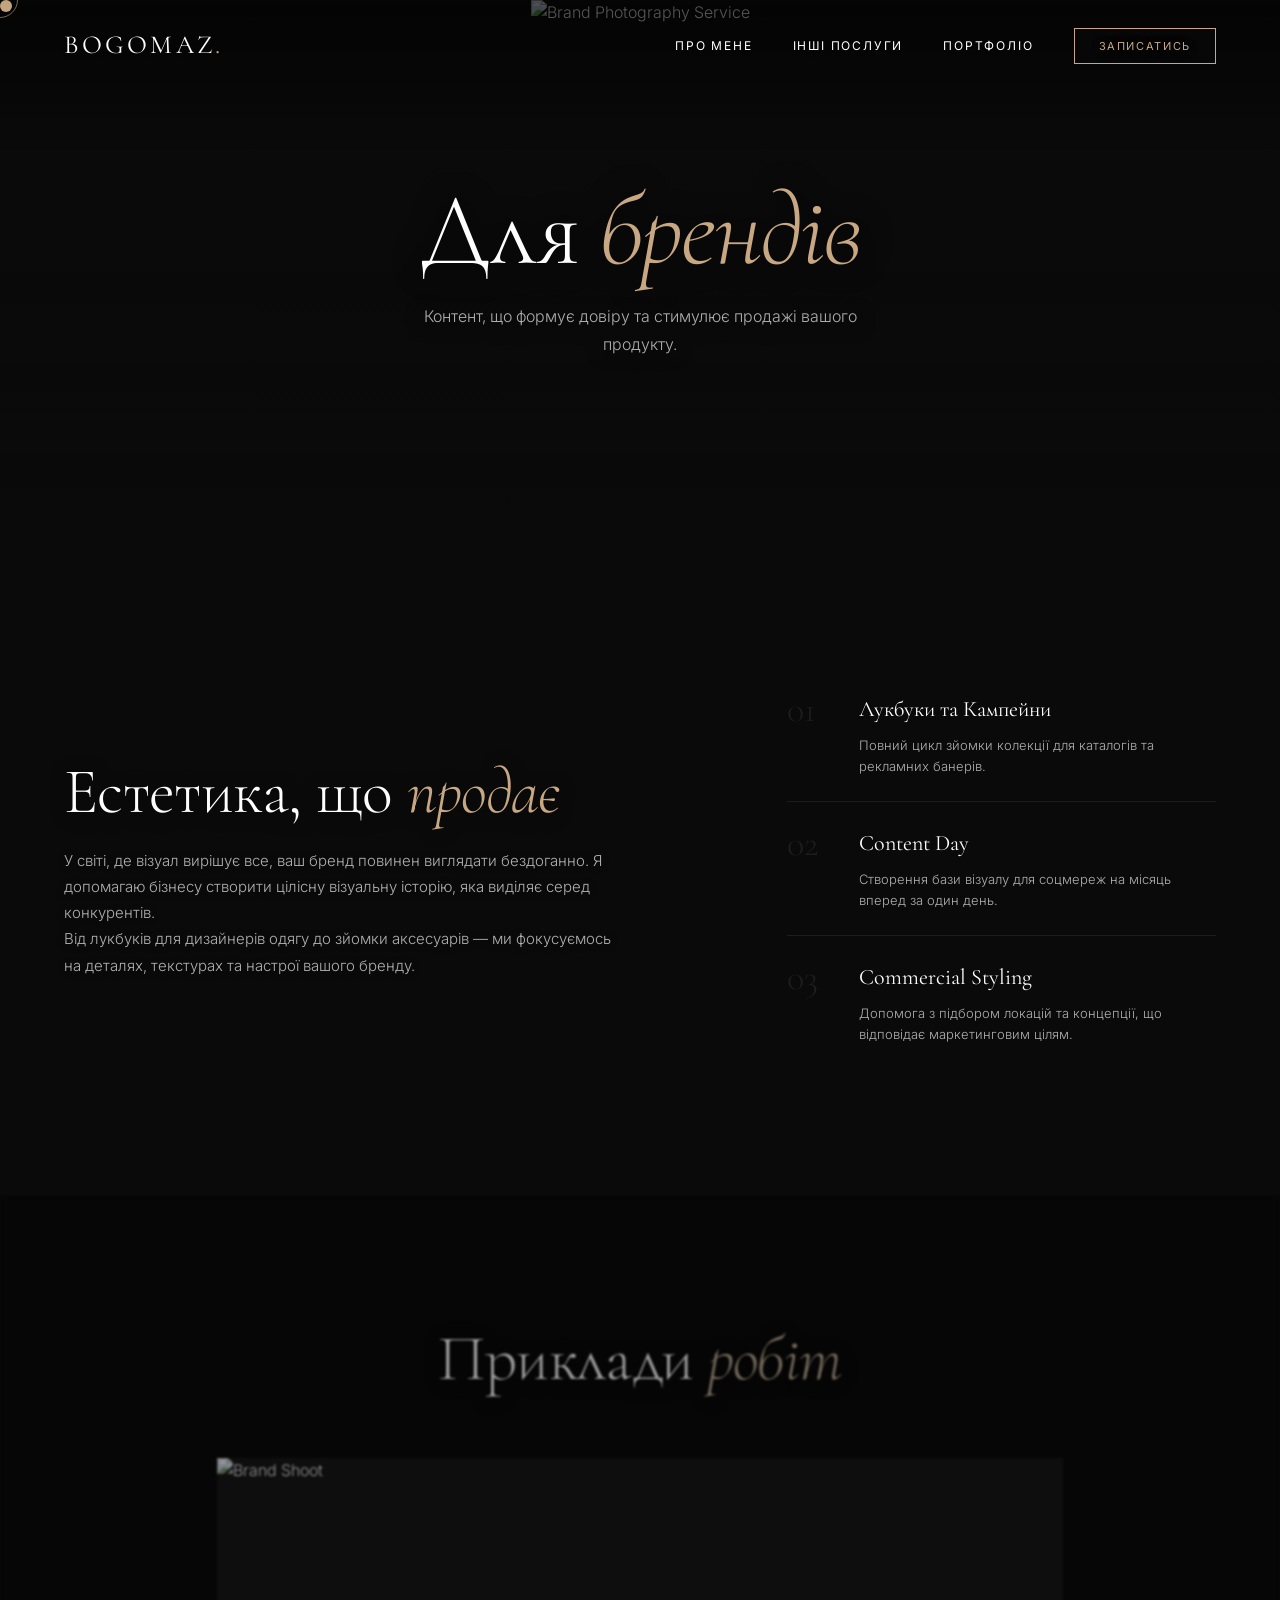
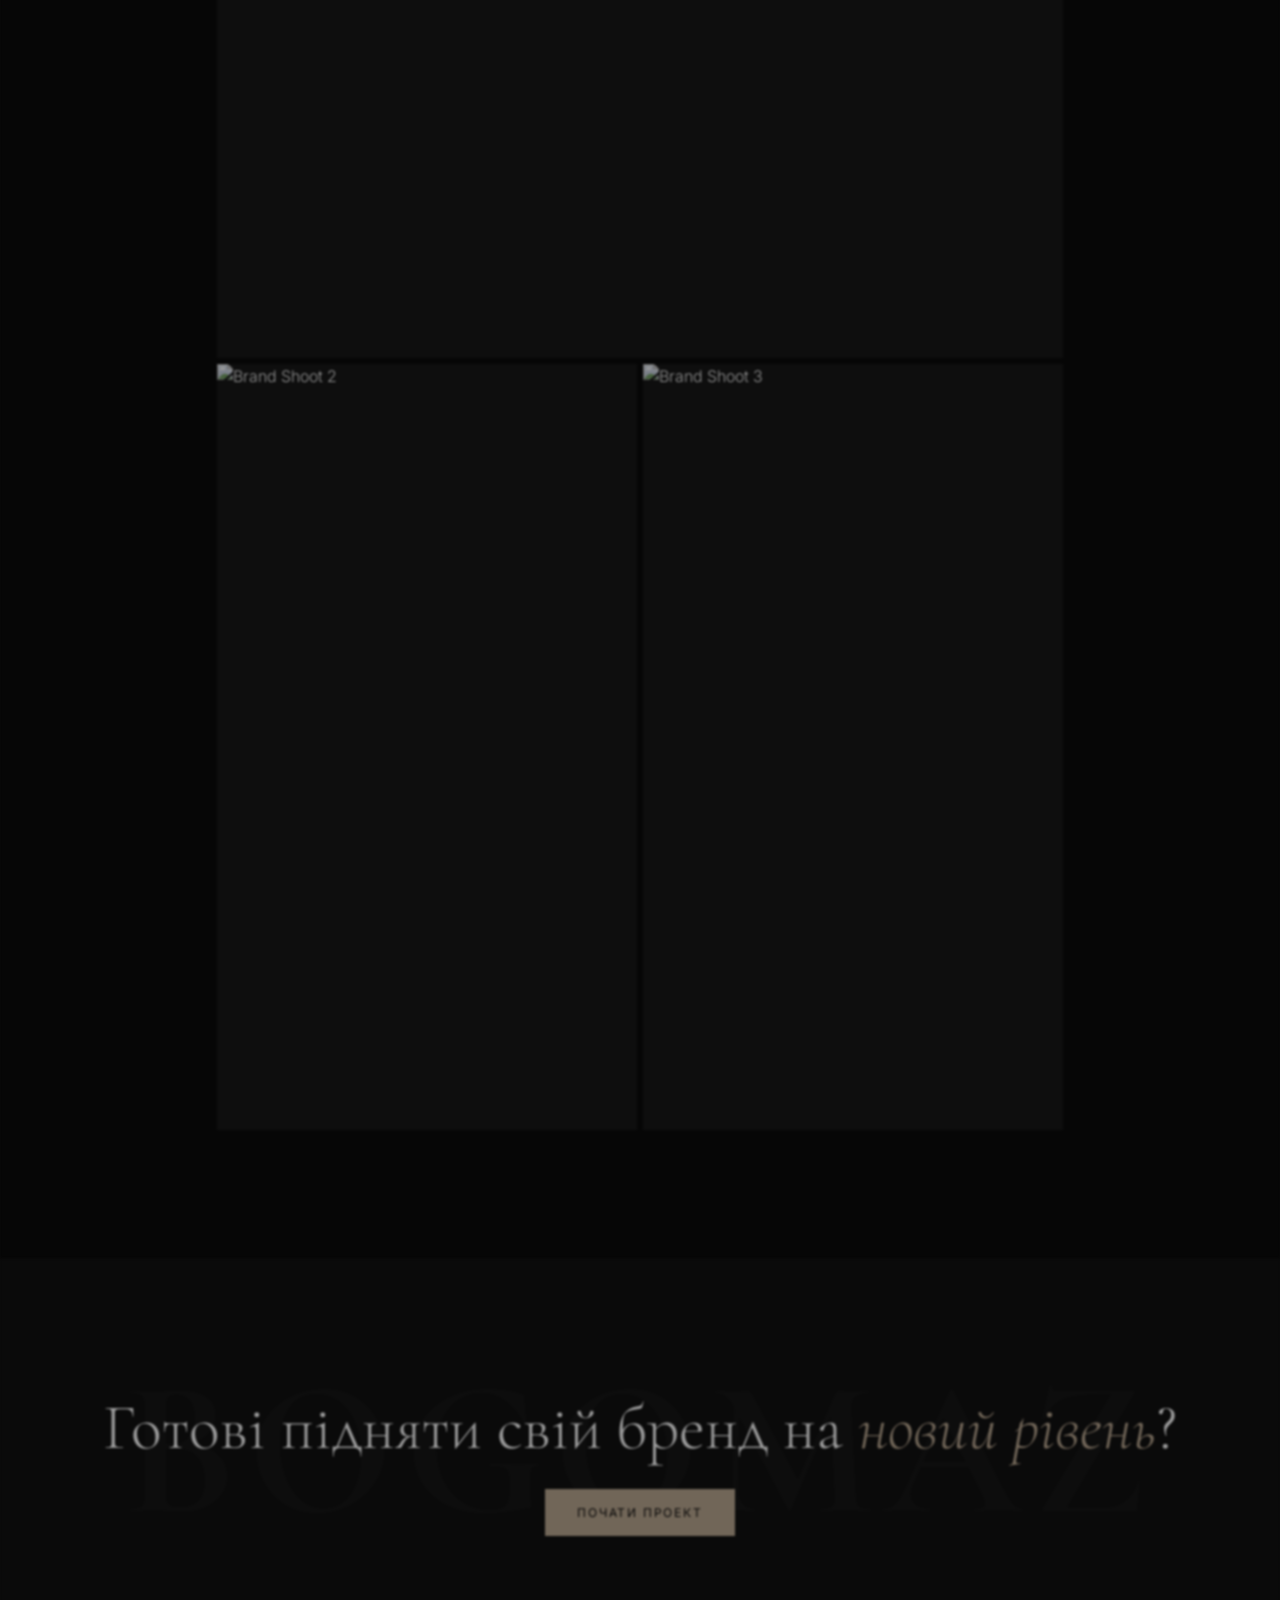
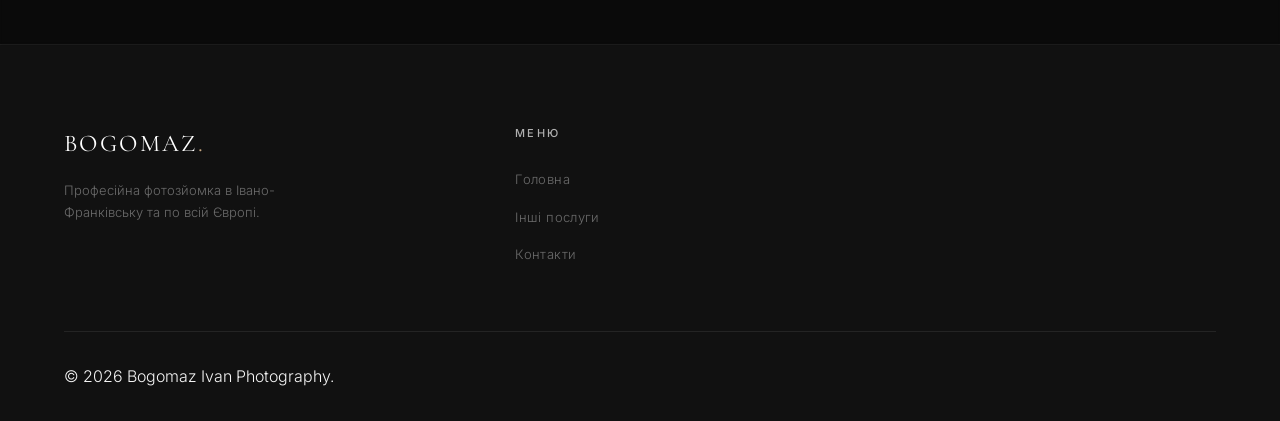
==== commit 9071eb00: "Add files via upload" ====
--- a/brands.html
+++ b/brands.html
@@ -22,8 +22,8 @@
     <div class="cursor-ring"></div>
 
     <!-- Navigation -->
-    <nav class="nav">
-        <a href="index.html" class="nav-logo">BOGOMAZ<span>.</span></a>
+    <nav class="nav" aria-label="Головна навігація">
+        <a href="index.html" class="nav-logo" title="Богомаз Іван - Головна">BOGOMAZ<span>.</span></a>
         <ul class="nav-menu">
             <li><a href="index.html#about">Про мене</a></li>
             <li><a href="index.html#services">Інші послуги</a></li>
@@ -36,21 +36,23 @@
     </nav>
 
     <!-- Mobile Menu -->
-    <div class="nav-mobile">
-        <a href="index.html#about">Про мене</a>
-        <a href="index.html#services">Інші послуги</a>
-        <a href="index.html#portfolio">Портфоліо</a>
-        <a href="index.html#process">Процес</a>
-        <a href="index.html#contact">Контакти</a>
+    <nav class="nav-mobile" aria-label="Мобільне меню">
+        <ul class="nav-mobile-menu">
+            <li><a href="index.html#about">Про мене</a></li>
+            <li><a href="index.html#services">Інші послуги</a></li>
+            <li><a href="index.html#portfolio">Портфоліо</a></li>
+            <li><a href="index.html#process">Процес</a></li>
+            <li><a href="index.html#contact">Контакти</a></li>
+        </ul>
         <div class="nav-mobile-socials">
             <a href="https://instagram.com/bogomazphoto">Instagram</a>
             <a href="https://telegram.me/bogomazivan">Telegram</a>
             <a href="https://wa.me/380953243622">WhatsApp</a>
         </div>
-    </div>
+    </nav>
 
     <!-- Hero Service -->
-    <section class="hero-service">
+    <section class="hero-service focus-section">
         <div class="hero-service-bg">
             <picture>
                 <source media="(max-width: 768px)" srcset="asset%20picture/photo_2026-02-22_14-24-17.jpg">
@@ -66,7 +68,7 @@
     </section>
 
     <!-- Service Details -->
-    <section class="service-details">
+    <section class="service-details focus-section">
         <div class="container">
             <div class="service-details-grid">
                 <div class="reveal">
@@ -107,7 +109,7 @@
     </section>
 
     <!-- Focused Gallery -->
-    <section class="portfolio container">
+    <section class="portfolio container focus-section">
         <div class="portfolio-header">
             <h2 class="section-title">Приклади <em>робіт</em></h2>
         </div>
@@ -125,8 +127,8 @@
                 </div>
             </div>
             <div class="portfolio-item tall reveal reveal-delay-2"
-                data-src="asset picture/ChatGPT Image 21 лют. 2вв02dd6 р., 13_36_43.png">
-                <img src="asset picture/ChatGPT Image 21 лют. 2вв02dd6 р., 13_36_43.png" alt="Brand Shoot 3">
+                data-src="asset picture/ChatGPT Image 21 лют. 2вв02dd6 р., 13_36_43.jpg">
+                <img src="asset picture/ChatGPT Image 21 лют. 2вв02dd6 р., 13_36_43.jpg" alt="Brand Shoot 3">
                 <div class="portfolio-item-overlay">
                     <div class="portfolio-item-overlay-icon">VIEW</div>
                 </div>
@@ -135,7 +137,7 @@
     </section>
 
     <!-- Contact CTA -->
-    <section class="cta-band">
+    <section class="cta-band focus-section">
         <div class="container">
             <h2 class="cta-band-title">Готові підняти свій бренд на <em>новий рівень</em>?</h2>
             <div class="cta-band-actions">
--- a/style.css
+++ b/style.css
@@ -60,6 +60,37 @@
   overflow-x: hidden;
   -webkit-font-smoothing: antialiased;
   -moz-osx-font-smoothing: grayscale;
+}
+
+/* ===== SECTION FOCUS TRANSITION ===== */
+.focus-section {
+  transition: opacity 1.2s cubic-bezier(0.4, 0, 0.2, 1),
+    filter 1.2s cubic-bezier(0.4, 0, 0.2, 1),
+    transform 1.2s cubic-bezier(0.4, 0, 0.2, 1);
+  opacity: 0.25;
+  /* Increased from 0.15 for better accessibility */
+  filter: grayscale(40%) brightness(0.6) blur(1px);
+  /* Reduced blur and grayscale */
+  transform: scale(0.99);
+  /* Subtle scale */
+  will-change: opacity, filter, transform;
+}
+
+@media (max-width: 768px) {
+  .focus-section {
+    opacity: 0.35;
+    /* Even higher for mobile */
+    filter: grayscale(20%) brightness(0.7) blur(0px);
+    /* Minimal effects on mobile */
+    transform: scale(1);
+    /* No scale on mobile to avoid layout shifts */
+  }
+}
+
+.focus-section.active-focus {
+  opacity: 1;
+  filter: grayscale(0%) brightness(1) blur(0px);
+  transform: scale(1);
 }
 
 /* ===== SCROLLBAR ===== */
@@ -185,12 +216,31 @@
   border-bottom: 1px solid var(--color-border);
 }
 
+.nav::before {
+  content: '';
+  position: absolute;
+  top: 0;
+  left: 0;
+  right: 0;
+  bottom: -60px;
+  background: linear-gradient(to bottom, rgba(0, 0, 0, 0.5) 0%, rgba(0, 0, 0, 0) 100%);
+  z-index: -1;
+  pointer-events: none;
+  opacity: 1;
+  transition: opacity var(--transition);
+}
+
+.nav.scrolled::before {
+  opacity: 0;
+}
+
 .nav-logo {
   font-family: var(--font-serif);
   font-size: clamp(18px, 2.5vw, 26px);
   font-weight: 400;
   letter-spacing: 0.12em;
   color: var(--color-white);
+  text-shadow: 0 2px 10px rgba(0, 0, 0, 0.8);
   text-decoration: none;
   text-transform: uppercase;
   transition: color var(--transition);
@@ -216,7 +266,8 @@
   font-weight: 400;
   letter-spacing: 0.15em;
   text-transform: uppercase;
-  color: var(--color-grey-light);
+  color: var(--color-white);
+  text-shadow: 0 2px 10px rgba(0, 0, 0, 0.8);
   text-decoration: none;
   transition: color var(--transition);
   position: relative;
@@ -245,6 +296,8 @@
   padding: 10px 24px;
   border: 1px solid var(--color-accent);
   color: var(--color-accent) !important;
+  background: rgba(10, 10, 10, 0.4);
+  backdrop-filter: blur(4px);
   font-size: 11px !important;
   letter-spacing: 0.15em;
   text-transform: uppercase;
@@ -277,6 +330,7 @@
   width: 28px;
   height: 1px;
   background: var(--color-white);
+  box-shadow: 0 1px 4px rgba(0, 0, 0, 0.8);
   transition: transform var(--transition), opacity var(--transition);
 }
 
@@ -305,7 +359,6 @@
   flex-direction: column;
   align-items: center;
   justify-content: center;
-  gap: 40px;
   transform: translateX(100%);
   transition: transform var(--transition-slow);
 }
@@ -314,9 +367,49 @@
   transform: translateX(0);
 }
 
+.nav-mobile-menu {
+  list-style: none;
+  display: flex;
+  flex-direction: column;
+  align-items: center;
+  gap: 32px;
+  width: 100%;
+}
+
+.nav-mobile-menu li {
+  opacity: 0;
+  transform: translateY(20px);
+  transition: opacity 0.4s ease, transform 0.4s ease;
+}
+
+.nav-mobile.open .nav-mobile-menu li {
+  opacity: 1;
+  transform: translateY(0);
+}
+
+.nav-mobile.open .nav-mobile-menu li:nth-child(1) {
+  transition-delay: 0.1s;
+}
+
+.nav-mobile.open .nav-mobile-menu li:nth-child(2) {
+  transition-delay: 0.2s;
+}
+
+.nav-mobile.open .nav-mobile-menu li:nth-child(3) {
+  transition-delay: 0.3s;
+}
+
+.nav-mobile.open .nav-mobile-menu li:nth-child(4) {
+  transition-delay: 0.4s;
+}
+
+.nav-mobile.open .nav-mobile-menu li:nth-child(5) {
+  transition-delay: 0.5s;
+}
+
 .nav-mobile a {
   font-family: var(--font-serif);
-  font-size: clamp(32px, 6vw, 56px);
+  font-size: clamp(32px, 6vw, 52px);
   font-weight: 300;
   color: var(--color-white);
   text-decoration: none;
@@ -331,7 +424,7 @@
 .nav-mobile-socials {
   display: flex;
   gap: 32px;
-  margin-top: 20px;
+  margin-top: 48px;
 }
 
 .nav-mobile-socials a {
@@ -992,6 +1085,12 @@
   justify-content: center;
 }
 
+@media (max-width: 768px) {
+  .portfolio-grid--2col-hero {
+    grid-template-rows: 280px;
+  }
+}
+
 .portfolio-item {
   position: relative;
   overflow: hidden;
@@ -1682,6 +1781,8 @@
   color: var(--color-white);
   cursor: pointer;
   opacity: 0.5;
+  font-size: 48px;
+  line-height: 1;
   transition: opacity var(--transition), transform var(--transition);
   z-index: 2010;
 }
